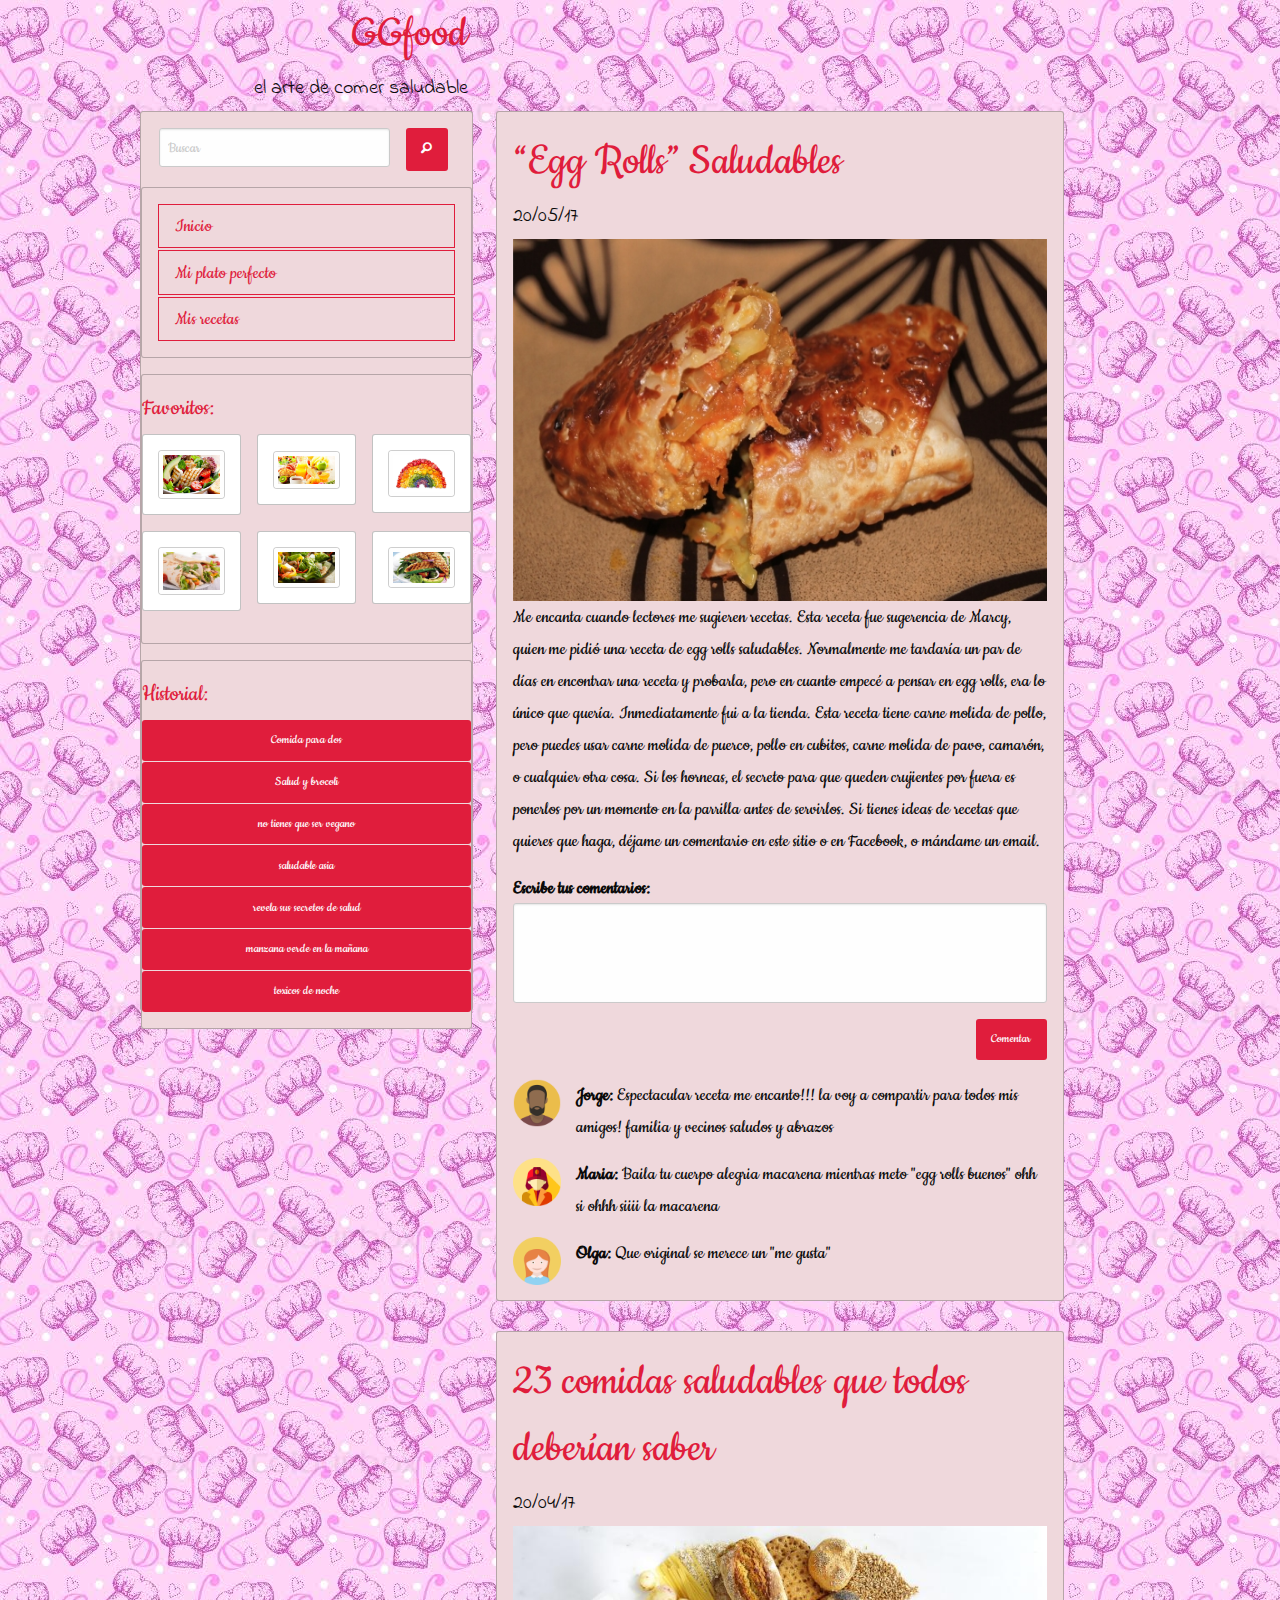
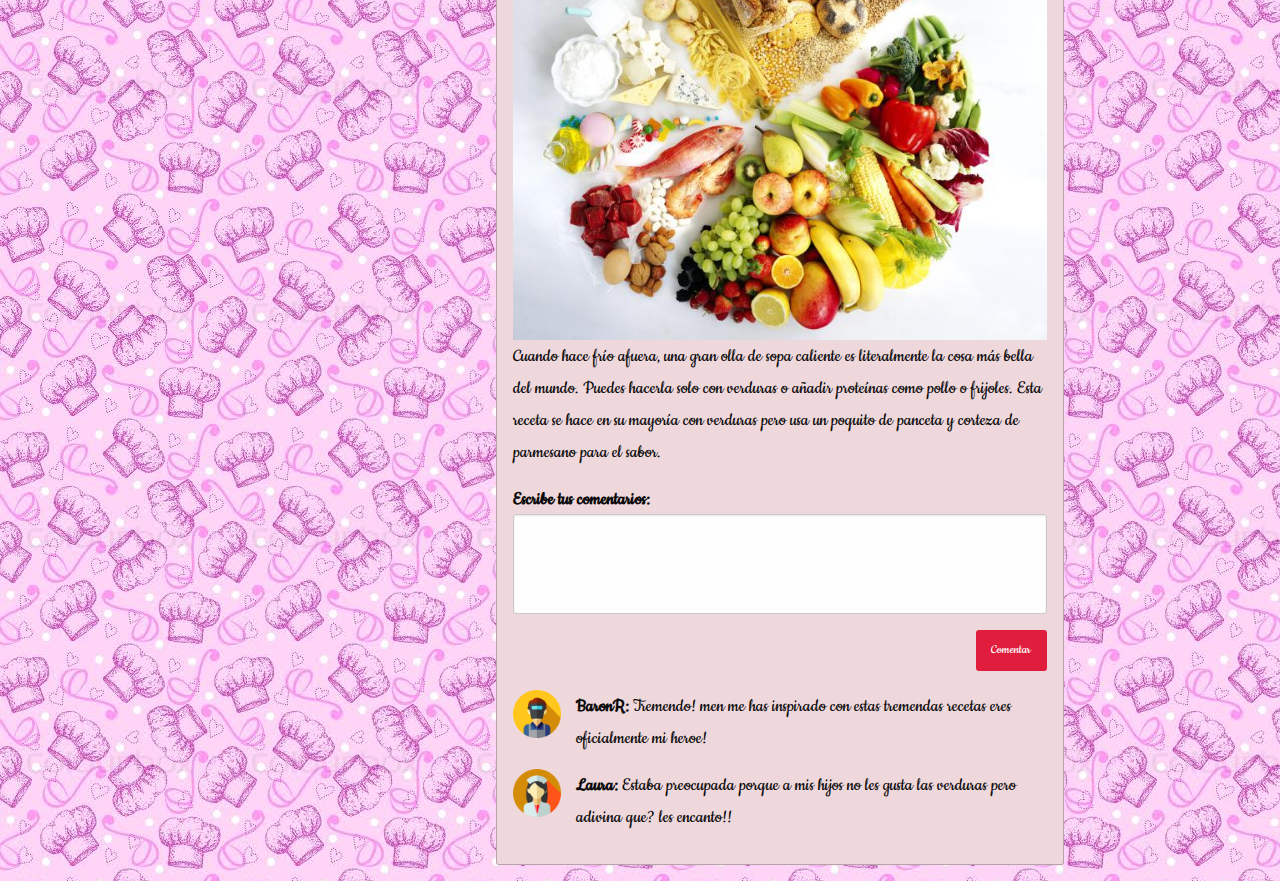
==== blog_gastronomia_foundation/index.html @ 668e0e3f "Maquetacion, implementacion y diseño completado" ====
<!DOCTYPE html>
<html>
  <head>
    <meta charset="utf-8">
    <title>Blog de gastronomia</title>
    <link rel="stylesheet" href="css/foundation.min.css" media="screen" charset="utf-8">
    <link rel="stylesheet" href="foundation-icons/foundation-icons.css" media="screen" charset="utf-8">
    <link rel="stylesheet" href="css/estilos.css" media="screen" charset="utf-8">
    <link href="https://fonts.googleapis.com/css?family=Cookie" rel="stylesheet">
    <link href="https://fonts.googleapis.com/css?family=Indie+Flower" rel="stylesheet">
  </head>
  <body>
    <div class="row">
        <div class="columns large-12">
            <div class="columns large-4">
                <h1 class="text-right">GGfood</h1>
                <h5 class="text-right alert">el arte de comer saludable</h5>
            </div>
        </div>
        <div class="columns row large-4 secondary callout left-column">
            <div class="row large-uncollapse search">
                <div class="large-9 columns">
                    <input type="text" placeholder="Buscar" />
                </div>
                <div class="large-3 columns">
                    <button type="submit" name="enviar" class="button"><i class="step fi-magnifying-glass"></i></button>
                </div>   
            </div>
            <div class="menu primary large-vertical medium-vertical secondary callout">
                <li class="bar"><a href="#">Inicio</a></li>
                <li class="bar"><a href="#">Mi plato perfecto</a></li>
                <li class="bar"><a href="#">Mis recetas</a></li>
            </div>
            <div class="secondary callout column row favoritos">
                <h4>Favoritos:</h4>
                <div class="row large-uncollapse">
                    <div class="large-4 columns">
                        <div class="callout text-center">
                            <img src="img/1.jpg" alt="comida1" class="thumbnail"/>
                        </div>
                    </div>
                    <div class="large-4 columns">
                        <div class="callout text-center">
                            <img src="img/2.jpg" alt="comida2" class="thumbnail"/>
                        </div>
                    </div>
                    <div class="large-4 columns">
                        <div class="callout text-center">
                            <img src="img/3.jpg" alt="comida3" class="thumbnail"/>
                        </div>
                    </div>
                </div>
                <div class="row large-uncollapse">
                    <div class="large-4 columns">
                        <div class="callout text-center">
                            <img src="img/4.jpg" alt="comida4" class="thumbnail"/>
                        </div>
                    </div>
                    <div class="large-4 columns">
                        <div class="callout text-center">
                            <img src="img/5.jpg" alt="comida5" class="thumbnail"/>
                        </div>
                    </div>
                    <div class="large-4 columns">
                        <div class="callout text-center">
                            <img src="img/6.jpg" alt="comida6" class="thumbnail"/>
                        </div>
                    </div>  
                </div>
            </div>
            <div class="secondary callout row column">
                <h4>Historial:</h4>
                <div class="button-group expanded stacked">
                    <a href="#" class="button">Comida para dos</a>
                    <a href="#" class="button">Salud y brocoli</a>
                    <a href="#" class="button">no tienes que ser vegano</a>
                    <a href="#" class="button">saludable asia</a>
                    <a href="#" class="button">revela sus secretos de salud</a>
                    <a href="#" class="button">manzana verde en la mañana</a>
                    <a href="#" class="button">toxicos de noche</a>
                </div>
            </div>
        </div>
        <div class="column large-7 right-column column-right">
            <div class="secondary callout">
                <div class="column row text-left">
                    <h1>“Egg Rolls” Saludables</h1>
                    <h5>20/05/17</h5>
                </div>
                <div class="column row">
                    <img src="img/pub1.jpg"/>
                </div>
                <div class="column row">
                    <p>
                    Me encanta cuando lectores me sugieren recetas. Esta receta fue sugerencia de Marcy, quien me pidió una receta de egg rolls saludables. Normalmente me tardaría un                     par de días en encontrar una receta y probarla, pero en cuanto empecé a pensar en egg rolls, era lo único que quería. Inmediatamente fui a la tienda. Esta receta                       tiene carne molida de pollo, pero puedes usar carne molida de puerco, pollo en cubitos, carne molida de pavo, camarón, o cualquier otra cosa. Si los horneas, el                       secreto para que queden crujientes por fuera es ponerlos por un momento en la parrilla antes de servirlos. Si tienes ideas de recetas que quieres que haga, déjame                     un comentario en este sitio o en Facebook, o mándame un email.
                    </p>
                </div>
                <div clas="column row clearfix">
                    <strong>Escribe tus comentarios:</strong>
                    <textarea class="textarea comentario"></textarea>   
                    <button type="submit" class="button float-right">Comentar</button><br/><br/>
                    <img src="img/user1.png" class="user-img float-left"/></li>
                    <p class="user-comentario"><strong>Jorge: </strong>Espectacular receta me encanto!!! la voy a compartir para todos mis amigos! familia y vecinos saludos y                              abrazos</p>
                    <img src="img/user2.png" class="user-img float-left"/></li>
                    <p class="user-comentario"><strong>Maria: </strong>Baila tu cuerpo alegria macarena mientras meto "egg rolls buenos" ohh si ohhh siiii la macarena</p>
                    <img src="img/user3.png" class="user-img float-left"/></li>
                    <p class="user-comentario"><strong>Olga: </strong>Que original se merece un "me gusta" </p>
                </div>
            </div>
            <div class="contenido2 secondary callout">
            <div class="column row text-left">
                <h1>23 comidas saludables que todos deberían saber</h1>
                <h5>20/04/17</h5>
            </div>
            <div class="column row">
                <img src="img/pub2.jpg"/>
            </div>
            <div class="column row">
                <p>
                    Cuando hace frío afuera, una gran olla de sopa caliente es literalmente la cosa más bella del mundo. Puedes hacerla solo con verduras o añadir proteínas como pollo                     o frijoles. Esta receta se hace en su mayoría con verduras pero usa un poquito de panceta y corteza de parmesano para el sabor.
                </p>
            </div>
            <div clas="column row clearfix">
                <strong>Escribe tus comentarios:</strong>
                <textarea class="textarea comentario"></textarea>   
                <button type="submit" class="button float-right">Comentar</button><br/><br/>
                <img src="img/user4.png" class="user-img float-left"/></li>
                <p class="user-comentario"><strong>BaronR: </strong>Tremendo! men me has inspirado con estas tremendas recetas eres oficialmente mi heroe!</p>
                <img src="img/user5.png" class="user-img float-left"/></li>
                <p class="user-comentario"><strong>Laura: </strong>Estaba preocupada porque a mis hijos no les gusta las verduras pero adivina que? les encanto!!</p>
            </div>
</div>
        </div>
    </div>
    <script src="js/jquery.js"></script>
    <script src="js/what-input.js"></script>
    <script src="js/foundation.min.js" charset="utf-8"></script>
    <script src="js/home.js" charset="utf-8"></script>
  </body>
</html>
---- blog_gastronomia_foundation/css/estilos.css ----
body{
    background-image: url(../img/fondo.jpg);
    font-family: 'Cookie', cursive;
    font-size: 20px;
}

h1, h4{
    color: #e01d3c;
    font-family: 'Cookie', cursive;
}

h5{
    font-family: 'Indie Flower', cursive;
}

.search{
    padding-left: 18px;
}

.favoritos img{
    max-height: 70px;
}

.bar{
    border: 1px solid #e01d3c;
    margin-top: 2px;
}

.right-column{
    margin-left: 15px;
}

.size-60 { 
    font-size: 60px;
}

.left-column{
    max-height: 900px;
}

.comentario{
    resize: none;
    height: 100px;
}
.user-img{
    width: 48px;
    height: 48px;
    margin-right: 15px;
}

.user-comentario{
    margin-bottom: 15px;
}
.contenido2{
    margin-top: 30px;
}
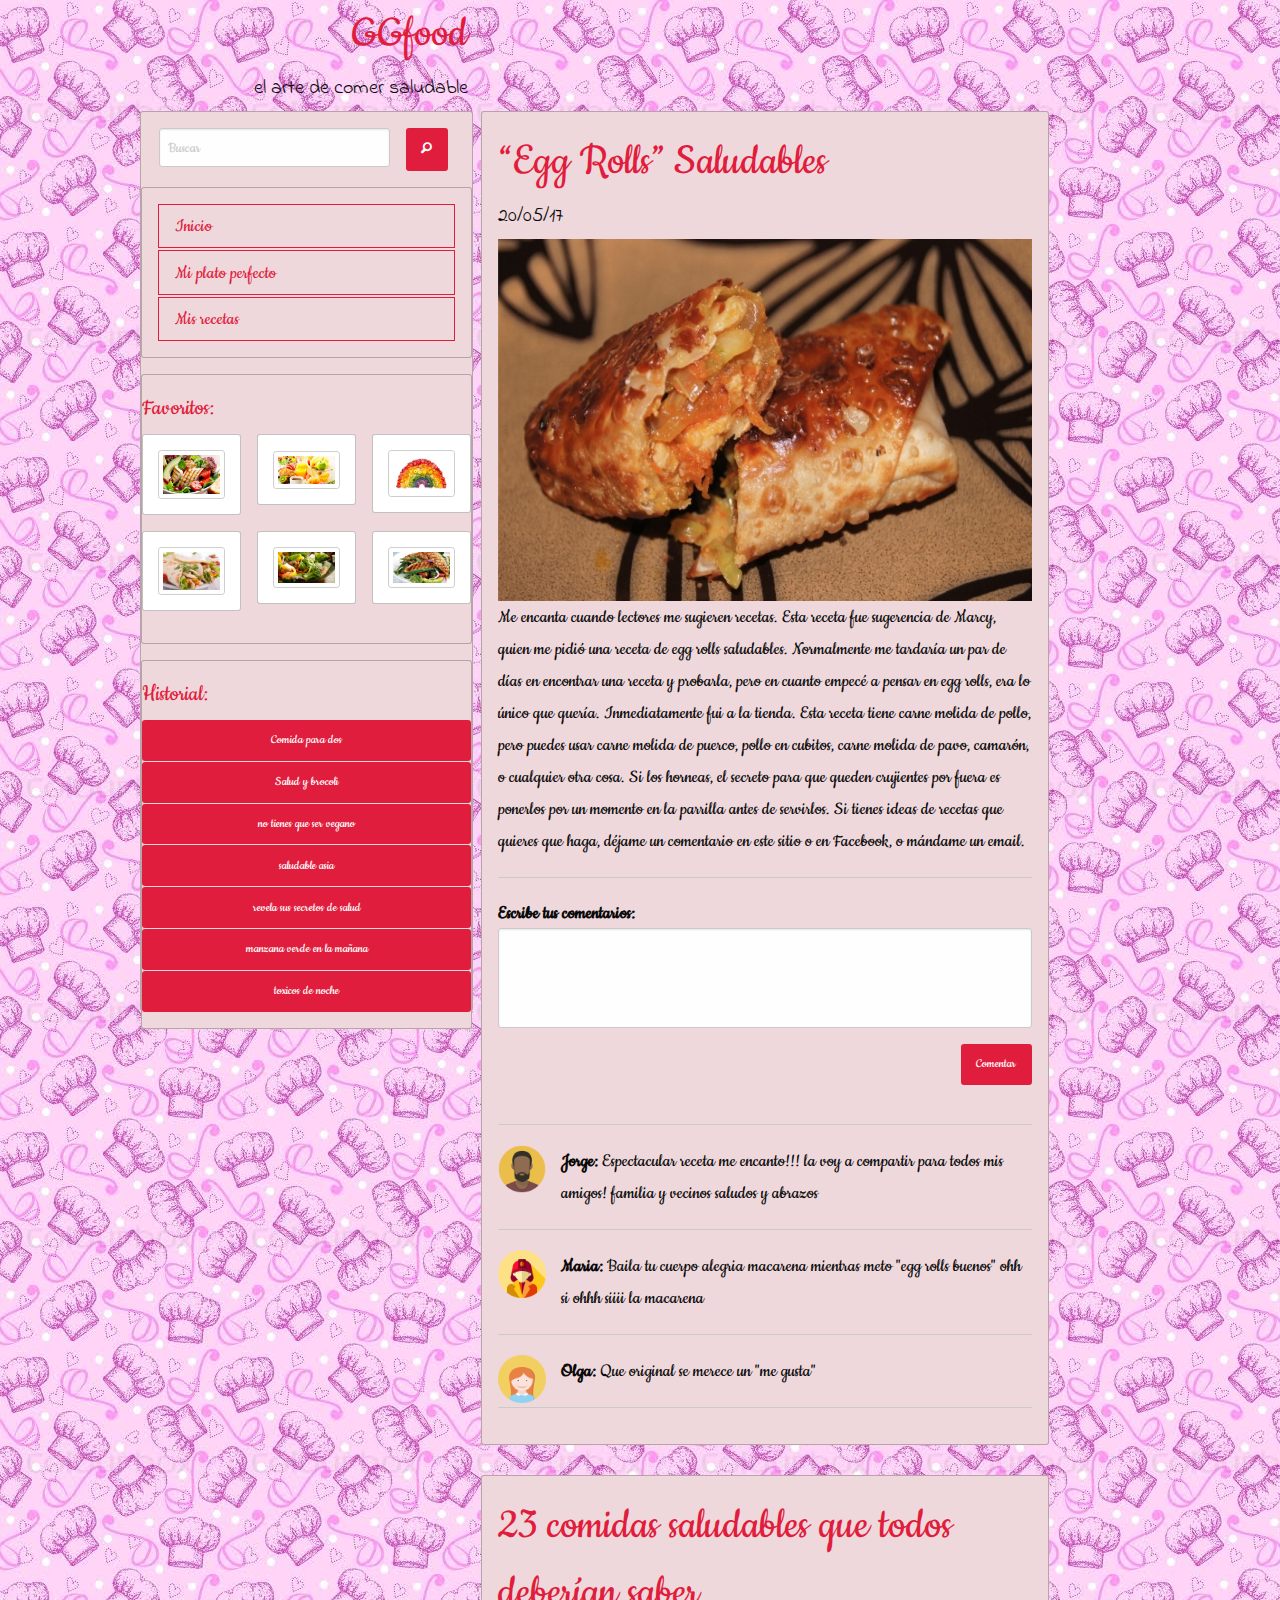
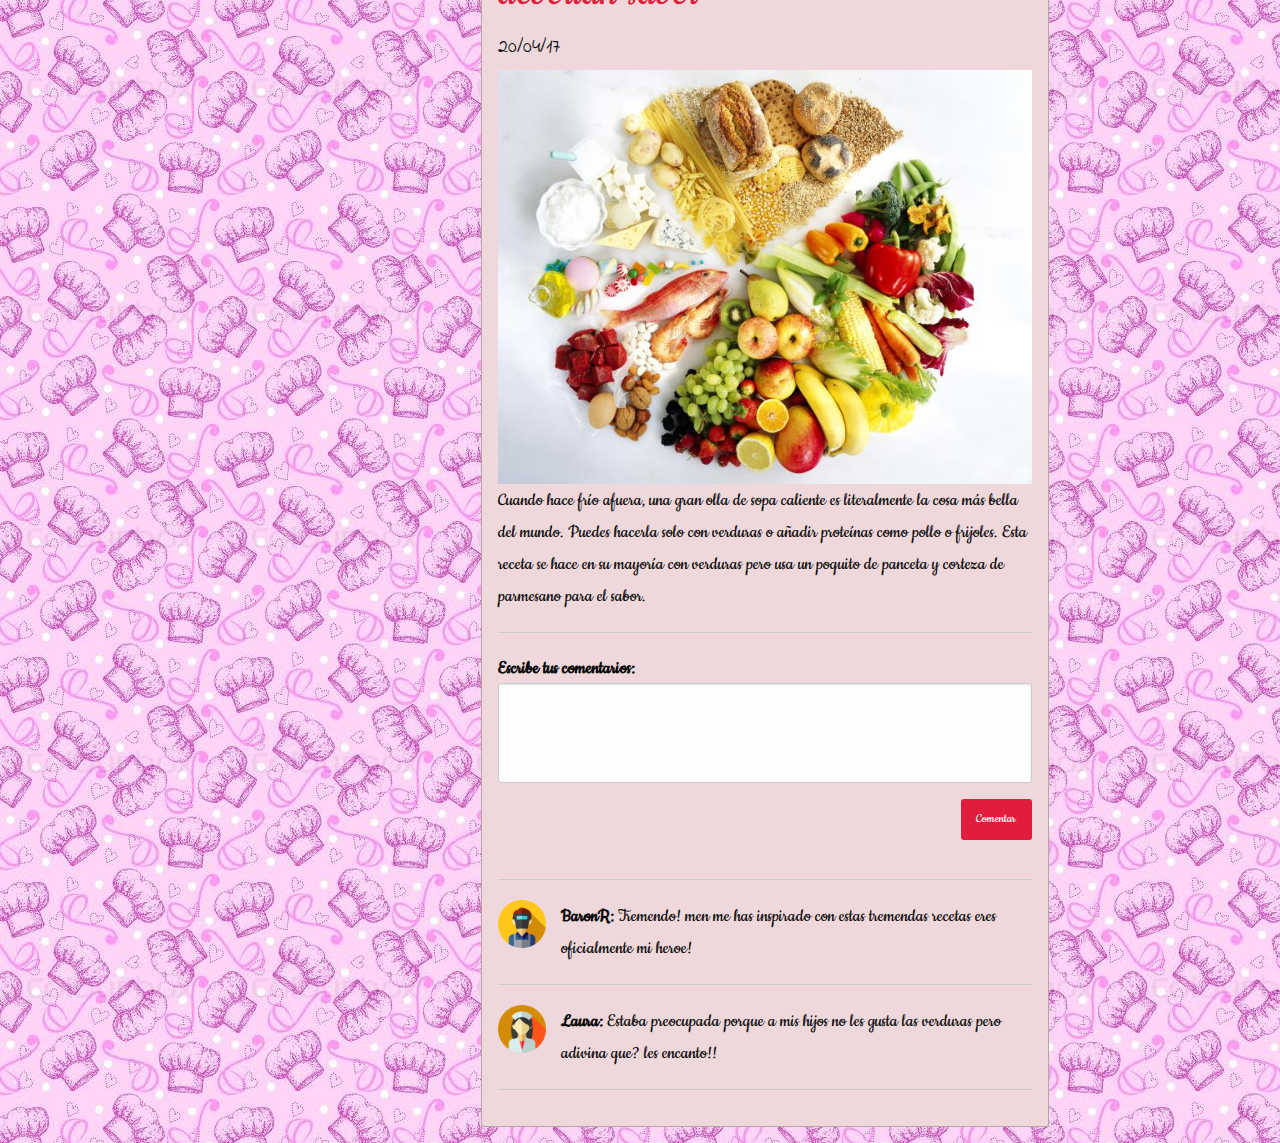
==== commit 18cab5db: "pagina 2 completa" ====
--- a/blog_gastronomia_foundation/index.html
+++ b/blog_gastronomia_foundation/index.html
@@ -11,13 +11,13 @@
   </head>
   <body>
     <div class="row">
-        <div class="columns large-12">
+        <div class="columns large-12 show-for-large">
             <div class="columns large-4">
                 <h1 class="text-right">GGfood</h1>
                 <h5 class="text-right alert">el arte de comer saludable</h5>
             </div>
         </div>
-        <div class="columns row large-4 secondary callout left-column">
+        <div class="columns row large-4 secondary callout left-column show-for-large">
             <div class="row large-uncollapse search">
                 <div class="large-9 columns">
                     <input type="text" placeholder="Buscar" />
@@ -81,7 +81,7 @@
                 </div>
             </div>
         </div>
-        <div class="column large-7 right-column column-right">
+        <div class="column large-7 medium-12 small-12">
             <div class="secondary callout">
                 <div class="column row text-left">
                     <h1>“Egg Rolls” Saludables</h1>
@@ -95,16 +95,18 @@
                     Me encanta cuando lectores me sugieren recetas. Esta receta fue sugerencia de Marcy, quien me pidió una receta de egg rolls saludables. Normalmente me tardaría un                     par de días en encontrar una receta y probarla, pero en cuanto empecé a pensar en egg rolls, era lo único que quería. Inmediatamente fui a la tienda. Esta receta                       tiene carne molida de pollo, pero puedes usar carne molida de puerco, pollo en cubitos, carne molida de pavo, camarón, o cualquier otra cosa. Si los horneas, el                       secreto para que queden crujientes por fuera es ponerlos por un momento en la parrilla antes de servirlos. Si tienes ideas de recetas que quieres que haga, déjame                     un comentario en este sitio o en Facebook, o mándame un email.
                     </p>
                 </div>
+                <hr />
                 <div clas="column row clearfix">
                     <strong>Escribe tus comentarios:</strong>
                     <textarea class="textarea comentario"></textarea>   
                     <button type="submit" class="button float-right">Comentar</button><br/><br/>
+                    <hr />
                     <img src="img/user1.png" class="user-img float-left"/></li>
-                    <p class="user-comentario"><strong>Jorge: </strong>Espectacular receta me encanto!!! la voy a compartir para todos mis amigos! familia y vecinos saludos y                              abrazos</p>
+                    <p class="user-comentario"><strong>Jorge: </strong>Espectacular receta me encanto!!! la voy a compartir para todos mis amigos! familia y vecinos saludos y                              abrazos</p><hr />
                     <img src="img/user2.png" class="user-img float-left"/></li>
-                    <p class="user-comentario"><strong>Maria: </strong>Baila tu cuerpo alegria macarena mientras meto "egg rolls buenos" ohh si ohhh siiii la macarena</p>
+                    <p class="user-comentario"><strong>Maria: </strong>Baila tu cuerpo alegria macarena mientras meto "egg rolls buenos" ohh si ohhh siiii la macarena</p><hr />
                     <img src="img/user3.png" class="user-img float-left"/></li>
-                    <p class="user-comentario"><strong>Olga: </strong>Que original se merece un "me gusta" </p>
+                    <p class="user-comentario"><strong>Olga: </strong>Que original se merece un "me gusta" </p><hr />
                 </div>
             </div>
             <div class="contenido2 secondary callout">
@@ -120,14 +122,16 @@
                     Cuando hace frío afuera, una gran olla de sopa caliente es literalmente la cosa más bella del mundo. Puedes hacerla solo con verduras o añadir proteínas como pollo                     o frijoles. Esta receta se hace en su mayoría con verduras pero usa un poquito de panceta y corteza de parmesano para el sabor.
                 </p>
             </div>
+            <hr />    
             <div clas="column row clearfix">
                 <strong>Escribe tus comentarios:</strong>
                 <textarea class="textarea comentario"></textarea>   
                 <button type="submit" class="button float-right">Comentar</button><br/><br/>
+                <hr />
                 <img src="img/user4.png" class="user-img float-left"/></li>
-                <p class="user-comentario"><strong>BaronR: </strong>Tremendo! men me has inspirado con estas tremendas recetas eres oficialmente mi heroe!</p>
+                <p class="user-comentario"><strong>BaronR: </strong>Tremendo! men me has inspirado con estas tremendas recetas eres oficialmente mi heroe!</p><hr />
                 <img src="img/user5.png" class="user-img float-left"/></li>
-                <p class="user-comentario"><strong>Laura: </strong>Estaba preocupada porque a mis hijos no les gusta las verduras pero adivina que? les encanto!!</p>
+                <p class="user-comentario"><strong>Laura: </strong>Estaba preocupada porque a mis hijos no les gusta las verduras pero adivina que? les encanto!!</p><hr />
             </div>
 </div>
         </div>
--- a/blog_gastronomia_foundation/css/estilos.css
+++ b/blog_gastronomia_foundation/css/estilos.css
@@ -26,10 +26,6 @@
     margin-top: 2px;
 }
 
-.right-column{
-    margin-left: 15px;
-}
-
 .size-60 { 
     font-size: 60px;
 }
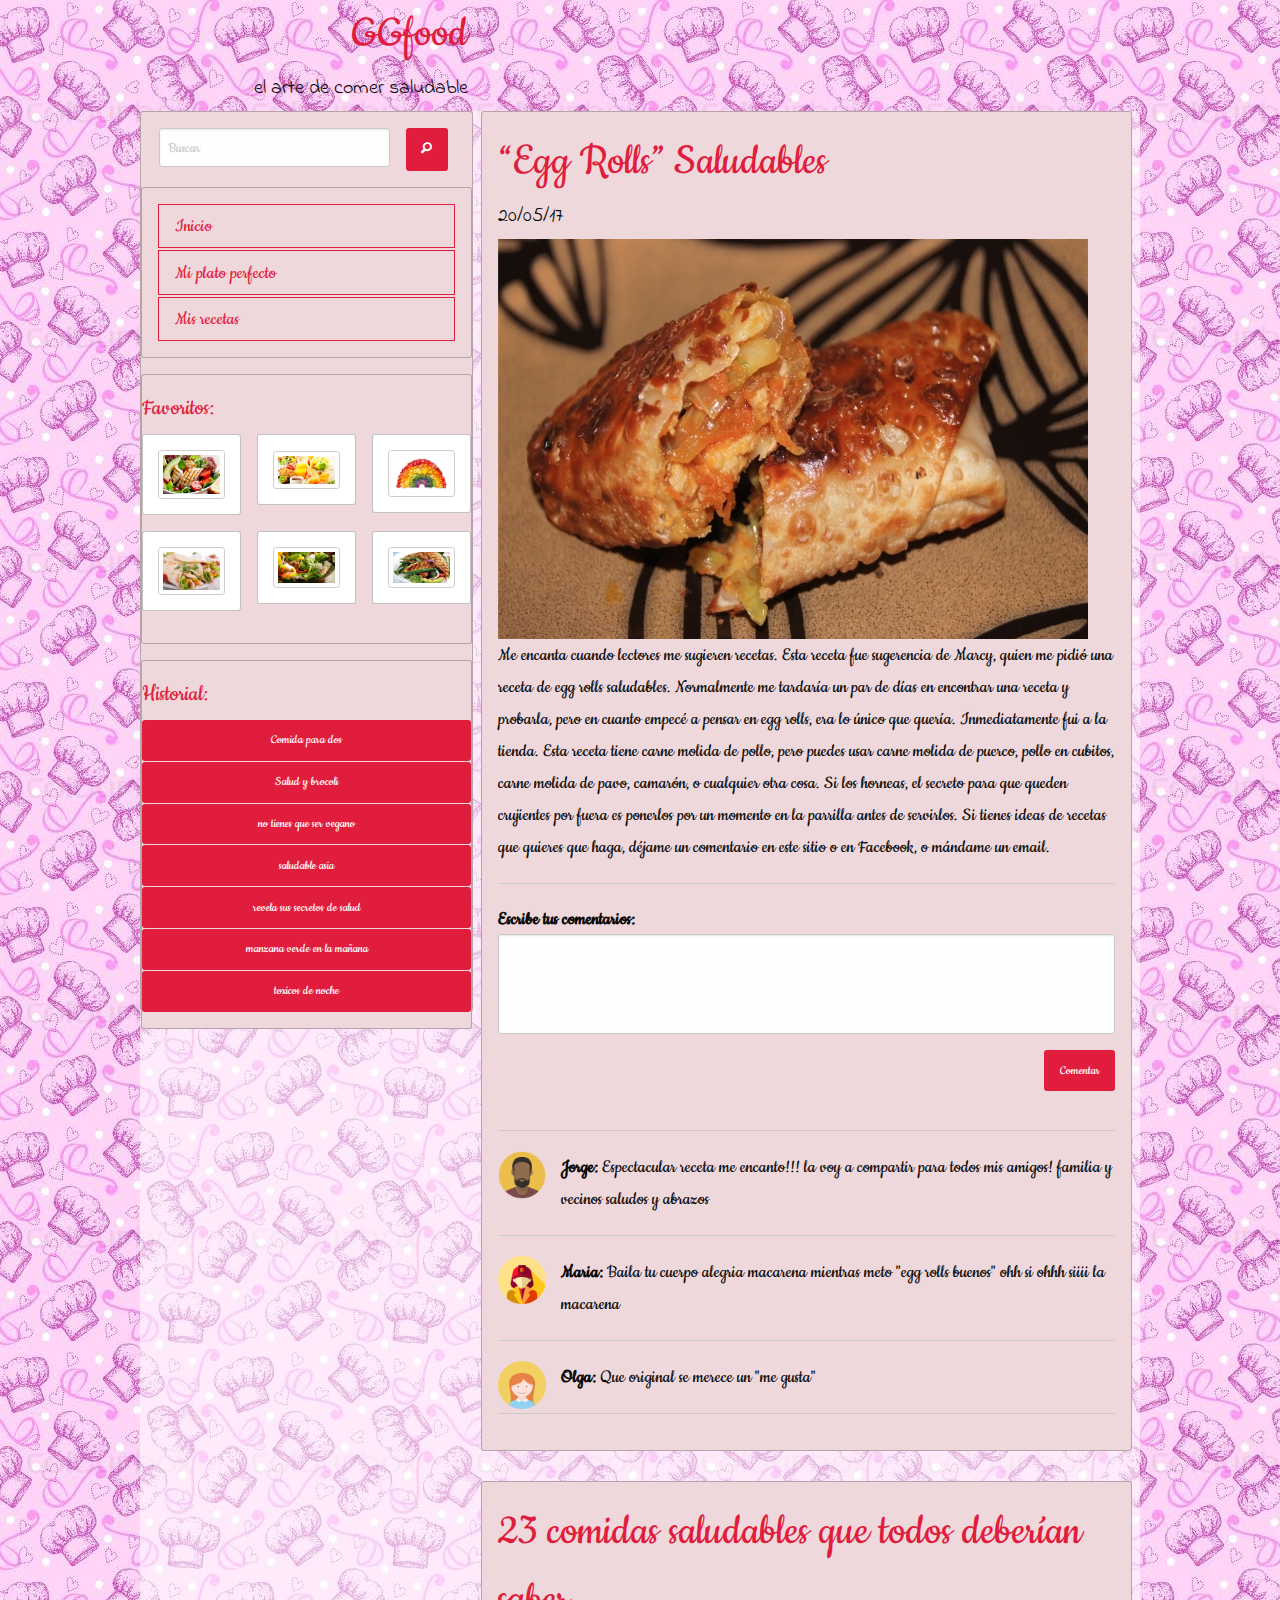
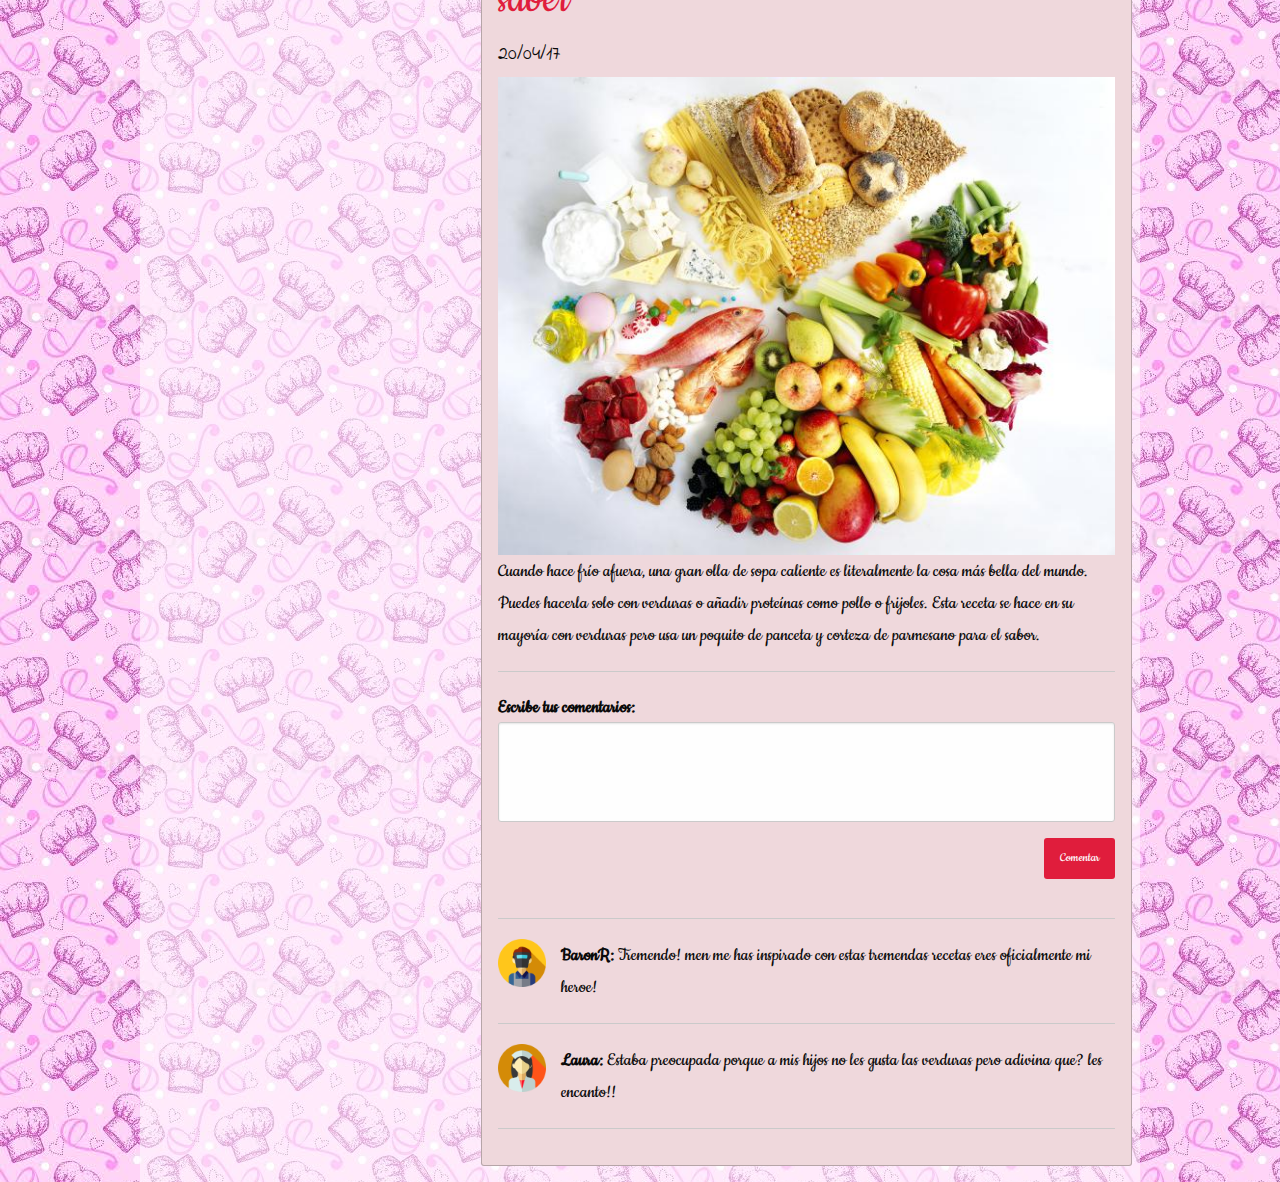
==== commit 40e90b70: "por fin acabo" ====
--- a/blog_gastronomia_foundation/index.html
+++ b/blog_gastronomia_foundation/index.html
@@ -17,6 +17,8 @@
                 <h5 class="text-right alert">el arte de comer saludable</h5>
             </div>
         </div>
+    </div>
+    <div class="row contenedor">
         <div class="columns row large-4 secondary callout left-column show-for-large">
             <div class="row large-uncollapse search">
                 <div class="large-9 columns">
@@ -81,7 +83,7 @@
                 </div>
             </div>
         </div>
-        <div class="column large-7 medium-12 small-12">
+        <div class="column large-8 medium-12 small-12">
             <div class="secondary callout">
                 <div class="column row text-left">
                     <h1>“Egg Rolls” Saludables</h1>
@@ -110,30 +112,30 @@
                 </div>
             </div>
             <div class="contenido2 secondary callout">
-            <div class="column row text-left">
-                <h1>23 comidas saludables que todos deberían saber</h1>
-                <h5>20/04/17</h5>
+                <div class="column row text-left">
+                    <h1>23 comidas saludables que todos deberían saber</h1>
+                    <h5>20/04/17</h5>
+                </div>
+                <div class="column row">
+                    <img src="img/pub2.jpg"/>
+                </div>
+                <div class="column row">
+                    <p>
+                        Cuando hace frío afuera, una gran olla de sopa caliente es literalmente la cosa más bella del mundo. Puedes hacerla solo con verduras o añadir proteínas como                           pollo o frijoles. Esta receta se hace en su mayoría con verduras pero usa un poquito de panceta y corteza de parmesano para el sabor.
+                    </p>
+                </div>
+                <hr />    
+                <div clas="column row clearfix">
+                    <strong>Escribe tus comentarios:</strong>
+                    <textarea class="textarea comentario"></textarea>   
+                    <button type="submit" class="button float-right">Comentar</button><br/><br/>
+                    <hr />
+                    <img src="img/user4.png" class="user-img float-left"/></li>
+                    <p class="user-comentario"><strong>BaronR: </strong>Tremendo! men me has inspirado con estas tremendas recetas eres oficialmente mi heroe!</p><hr />
+                    <img src="img/user5.png" class="user-img float-left"/></li>
+                    <p class="user-comentario"><strong>Laura: </strong>Estaba preocupada porque a mis hijos no les gusta las verduras pero adivina que? les encanto!!</p><hr />
+                </div>
             </div>
-            <div class="column row">
-                <img src="img/pub2.jpg"/>
-            </div>
-            <div class="column row">
-                <p>
-                    Cuando hace frío afuera, una gran olla de sopa caliente es literalmente la cosa más bella del mundo. Puedes hacerla solo con verduras o añadir proteínas como pollo                     o frijoles. Esta receta se hace en su mayoría con verduras pero usa un poquito de panceta y corteza de parmesano para el sabor.
-                </p>
-            </div>
-            <hr />    
-            <div clas="column row clearfix">
-                <strong>Escribe tus comentarios:</strong>
-                <textarea class="textarea comentario"></textarea>   
-                <button type="submit" class="button float-right">Comentar</button><br/><br/>
-                <hr />
-                <img src="img/user4.png" class="user-img float-left"/></li>
-                <p class="user-comentario"><strong>BaronR: </strong>Tremendo! men me has inspirado con estas tremendas recetas eres oficialmente mi heroe!</p><hr />
-                <img src="img/user5.png" class="user-img float-left"/></li>
-                <p class="user-comentario"><strong>Laura: </strong>Estaba preocupada porque a mis hijos no les gusta las verduras pero adivina que? les encanto!!</p><hr />
-            </div>
-</div>
         </div>
     </div>
     <script src="js/jquery.js"></script>
--- a/blog_gastronomia_foundation/css/estilos.css
+++ b/blog_gastronomia_foundation/css/estilos.css
@@ -11,6 +11,11 @@
 
 h5{
     font-family: 'Indie Flower', cursive;
+}
+
+
+.contenedor{
+    background-color: rgba(255, 255, 255, 0.52);
 }
 
 .search{
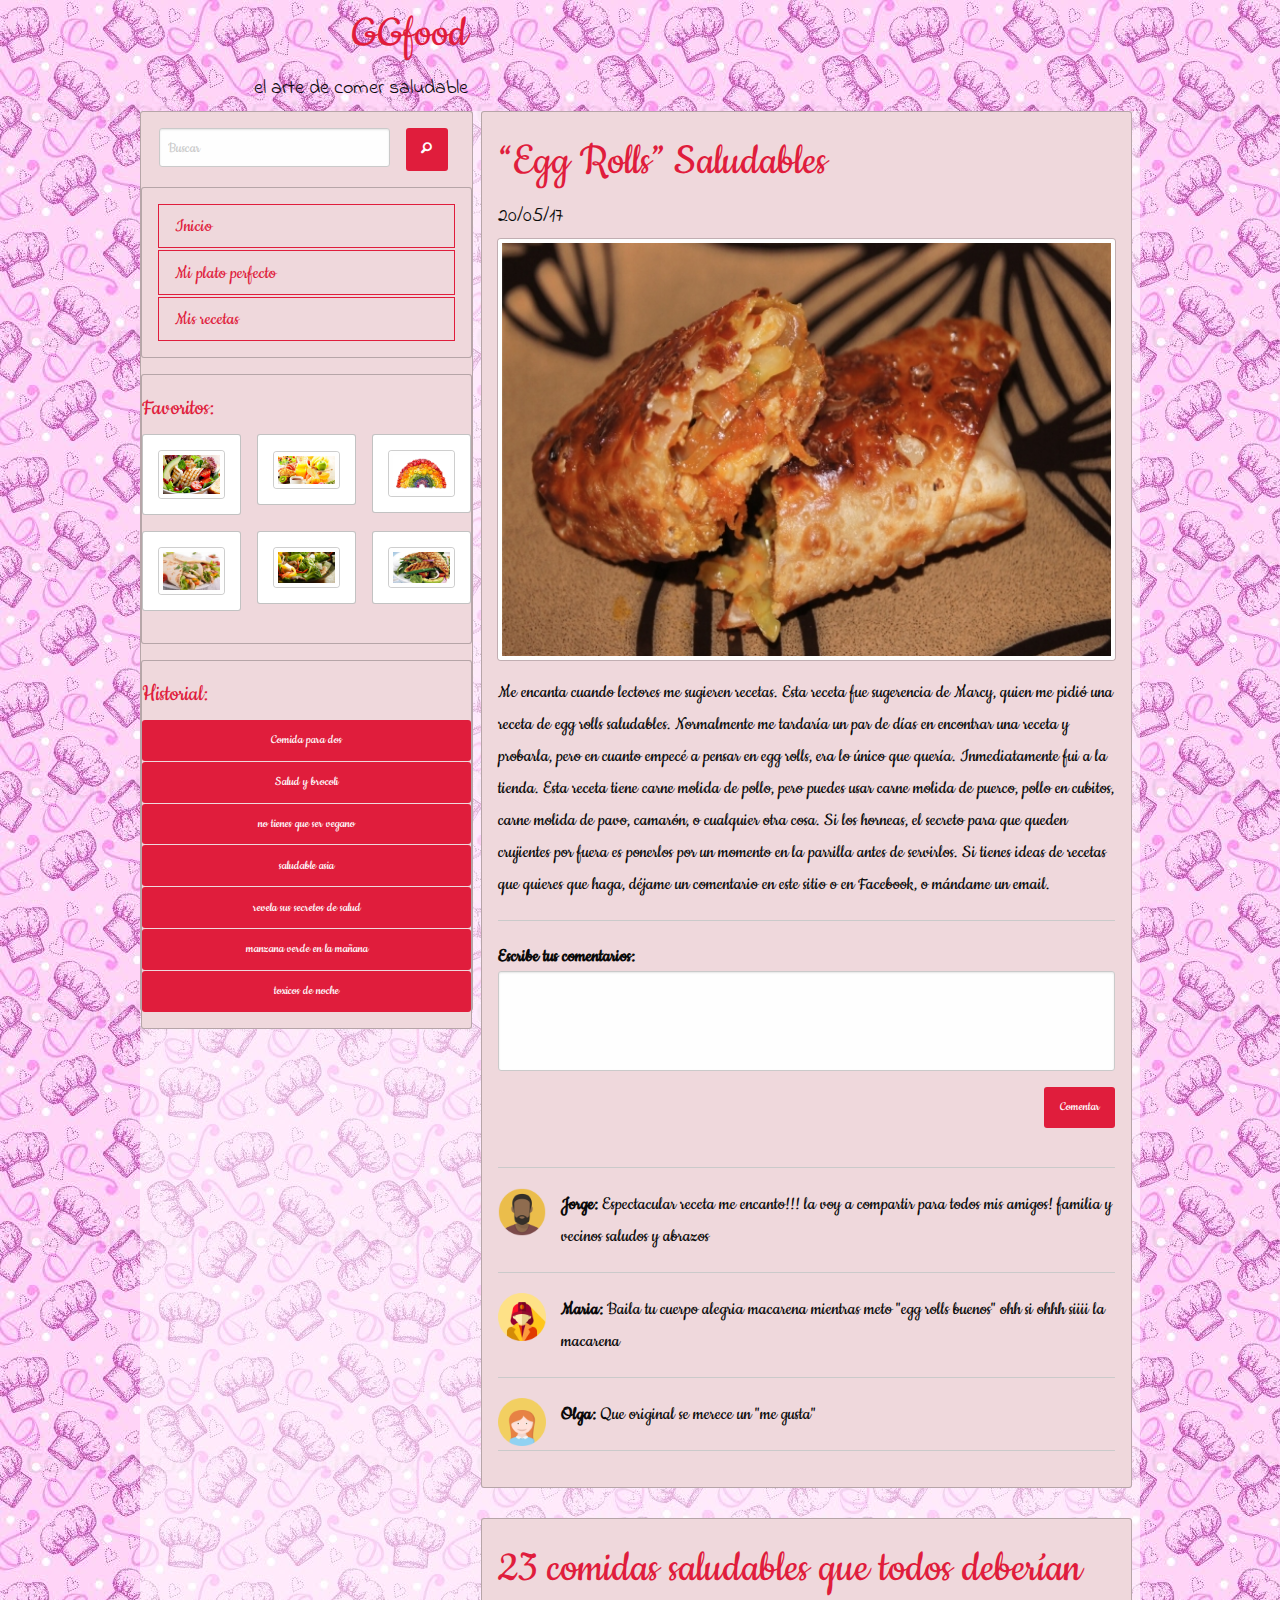
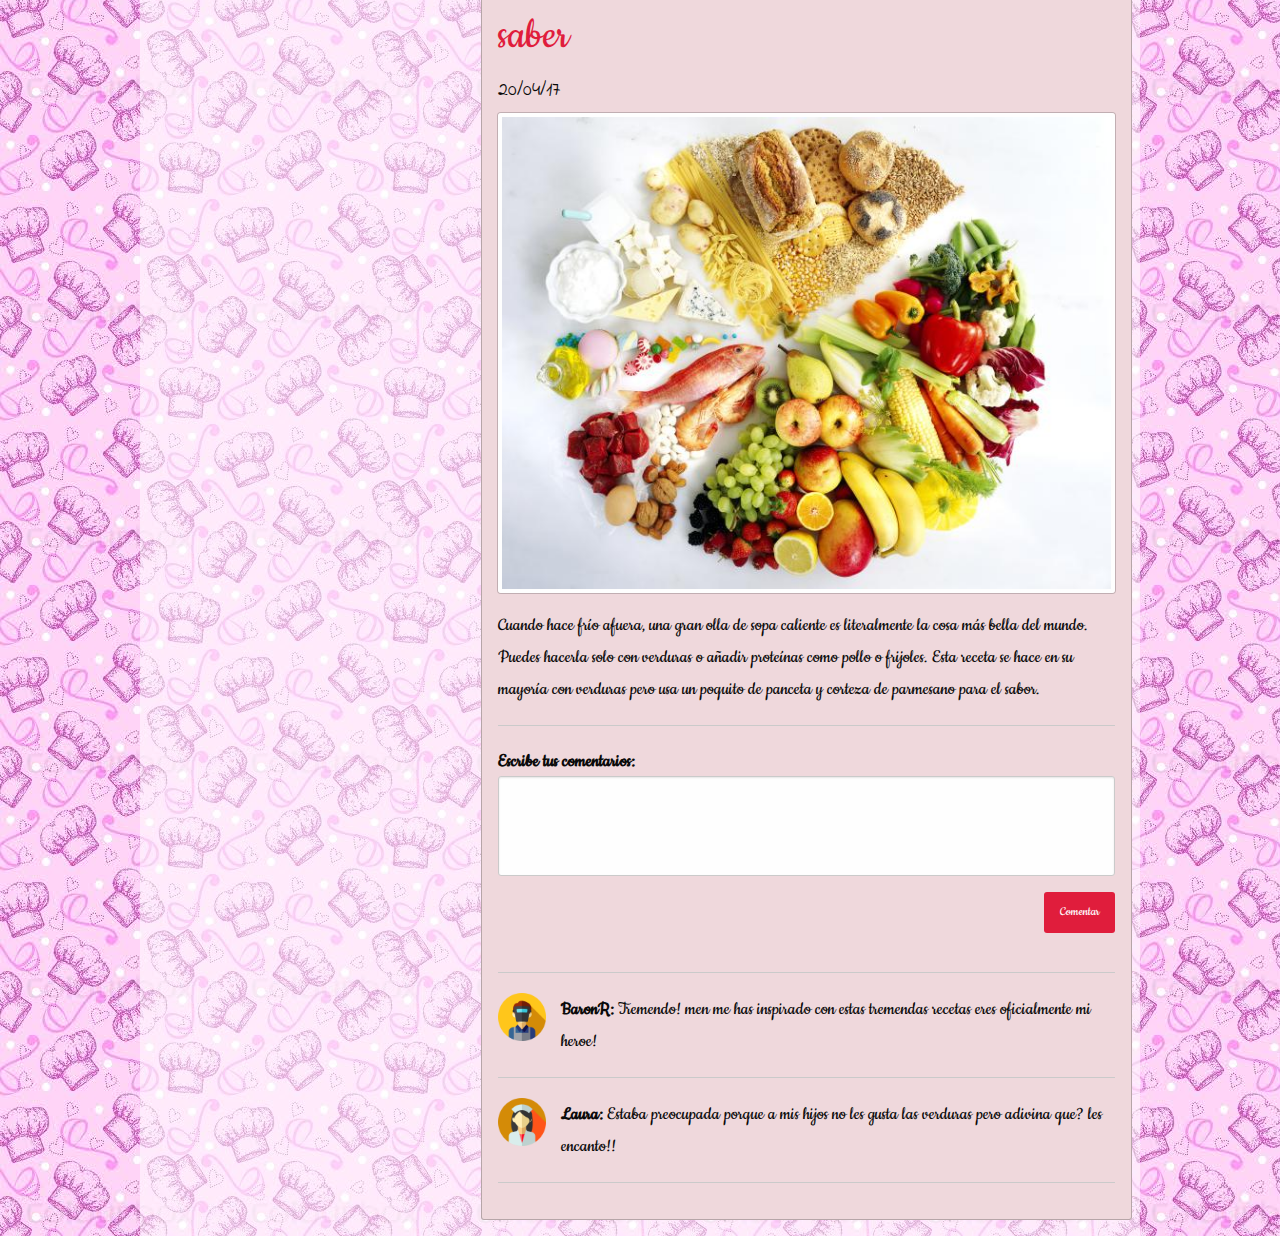
==== commit 840ae4da: "organizo codigo e imagenes adaptativas" ====
--- a/blog_gastronomia_foundation/index.html
+++ b/blog_gastronomia_foundation/index.html
@@ -90,7 +90,7 @@
                     <h5>20/05/17</h5>
                 </div>
                 <div class="column row">
-                    <img src="img/pub1.jpg"/>
+                    <img src="img/pub1.jpg" class="thumbnail pub"/>
                 </div>
                 <div class="column row">
                     <p>
@@ -117,7 +117,7 @@
                     <h5>20/04/17</h5>
                 </div>
                 <div class="column row">
-                    <img src="img/pub2.jpg"/>
+                    <img src="img/pub2.jpg" class="thumbnail pub"/>
                 </div>
                 <div class="column row">
                     <p>
--- a/blog_gastronomia_foundation/css/estilos.css
+++ b/blog_gastronomia_foundation/css/estilos.css
@@ -54,4 +54,8 @@
 }
 .contenido2{
     margin-top: 30px;
+}
+
+.pub{
+    width: 100%;
 }